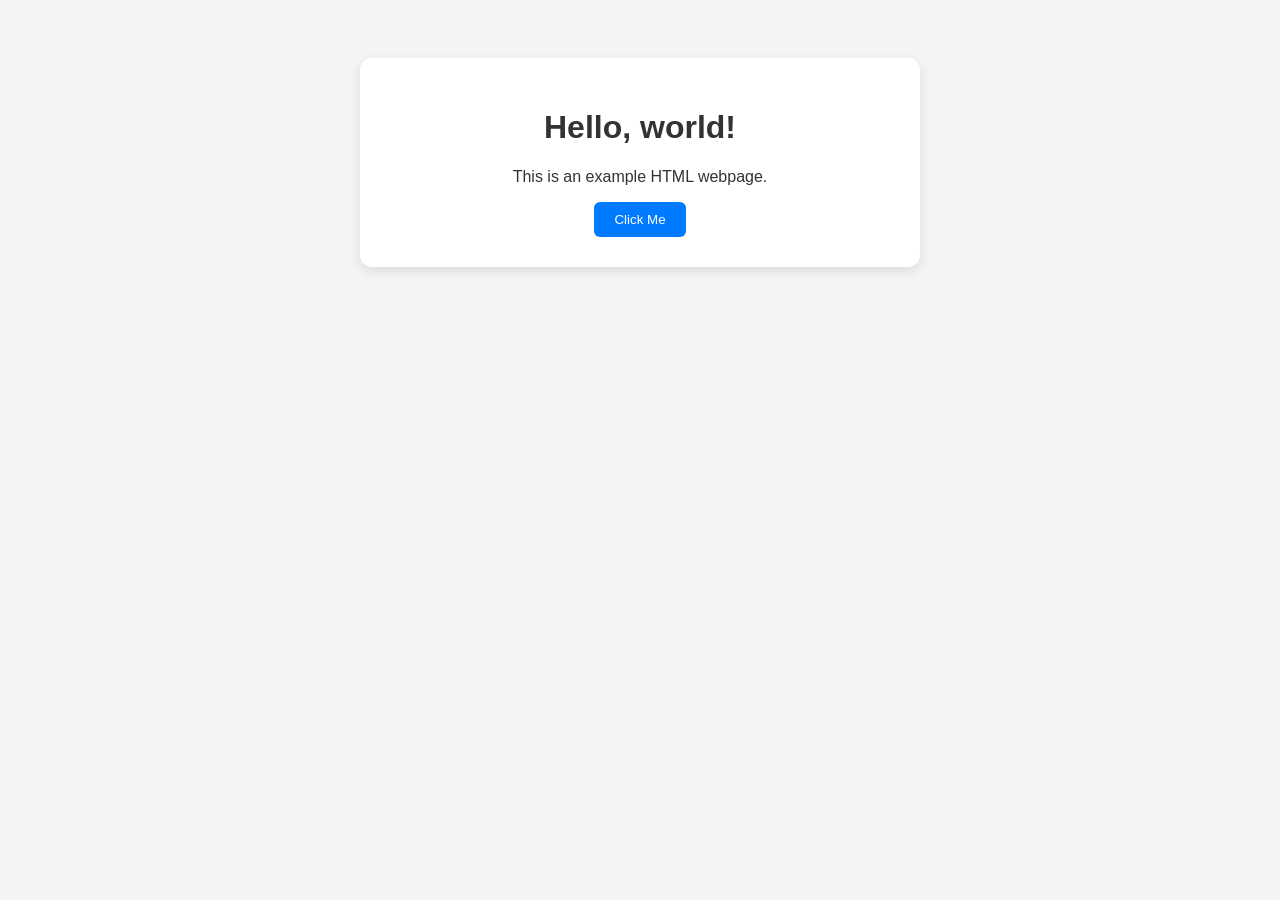
==== index.html @ 79ac6513 "Create index.html this is a filler example created to do classwork while Codex wasn't working" ====
<!DOCTYPE html>
<html lang="en">
<head>
  <meta charset="UTF-8">
  <meta name="viewport" content="width=device-width, initial-scale=1.0">
  <title>My Example Page</title>

  <style>
    body {
      font-family: Arial, sans-serif;
      background: #f4f4f4;
      color: #333;
      text-align: center;
      padding: 50px;
    }

    .card {
      max-width: 500px;
      margin: 0 auto;
      padding: 30px;
      background: white;
      border-radius: 12px;
      box-shadow: 0 4px 12px rgba(0, 0, 0, 0.1);
    }

    button {
      padding: 10px 20px;
      border: none;
      border-radius: 6px;
      background: #007bff;
      color: white;
      cursor: pointer;
    }

    button:hover {
      background: #0056b3;
    }
  </style>
</head>

<body>
  <div class="card">
    <h1>Hello, world!</h1>
    <p>This is an example HTML webpage.</p>

    <button onclick="alert('Hello!')">
      Click Me
    </button>
  </div>
</body>
</html>
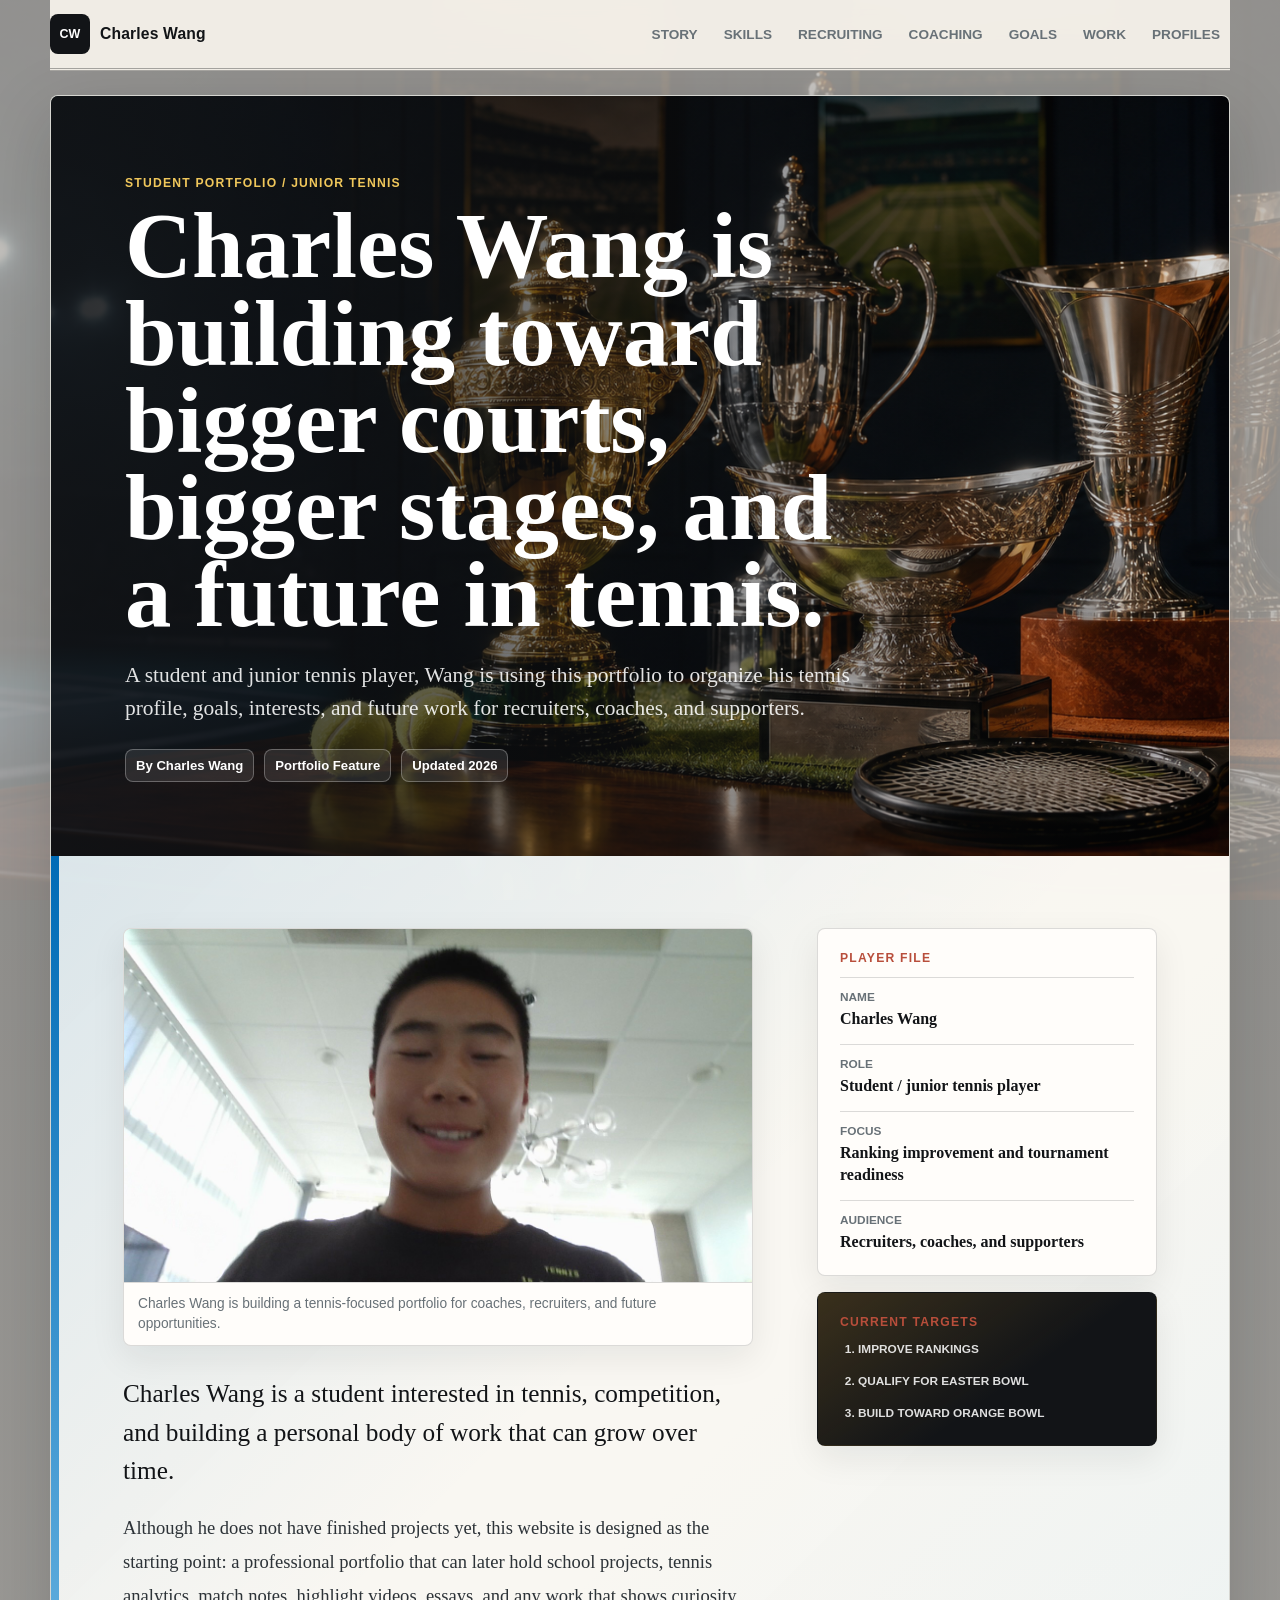
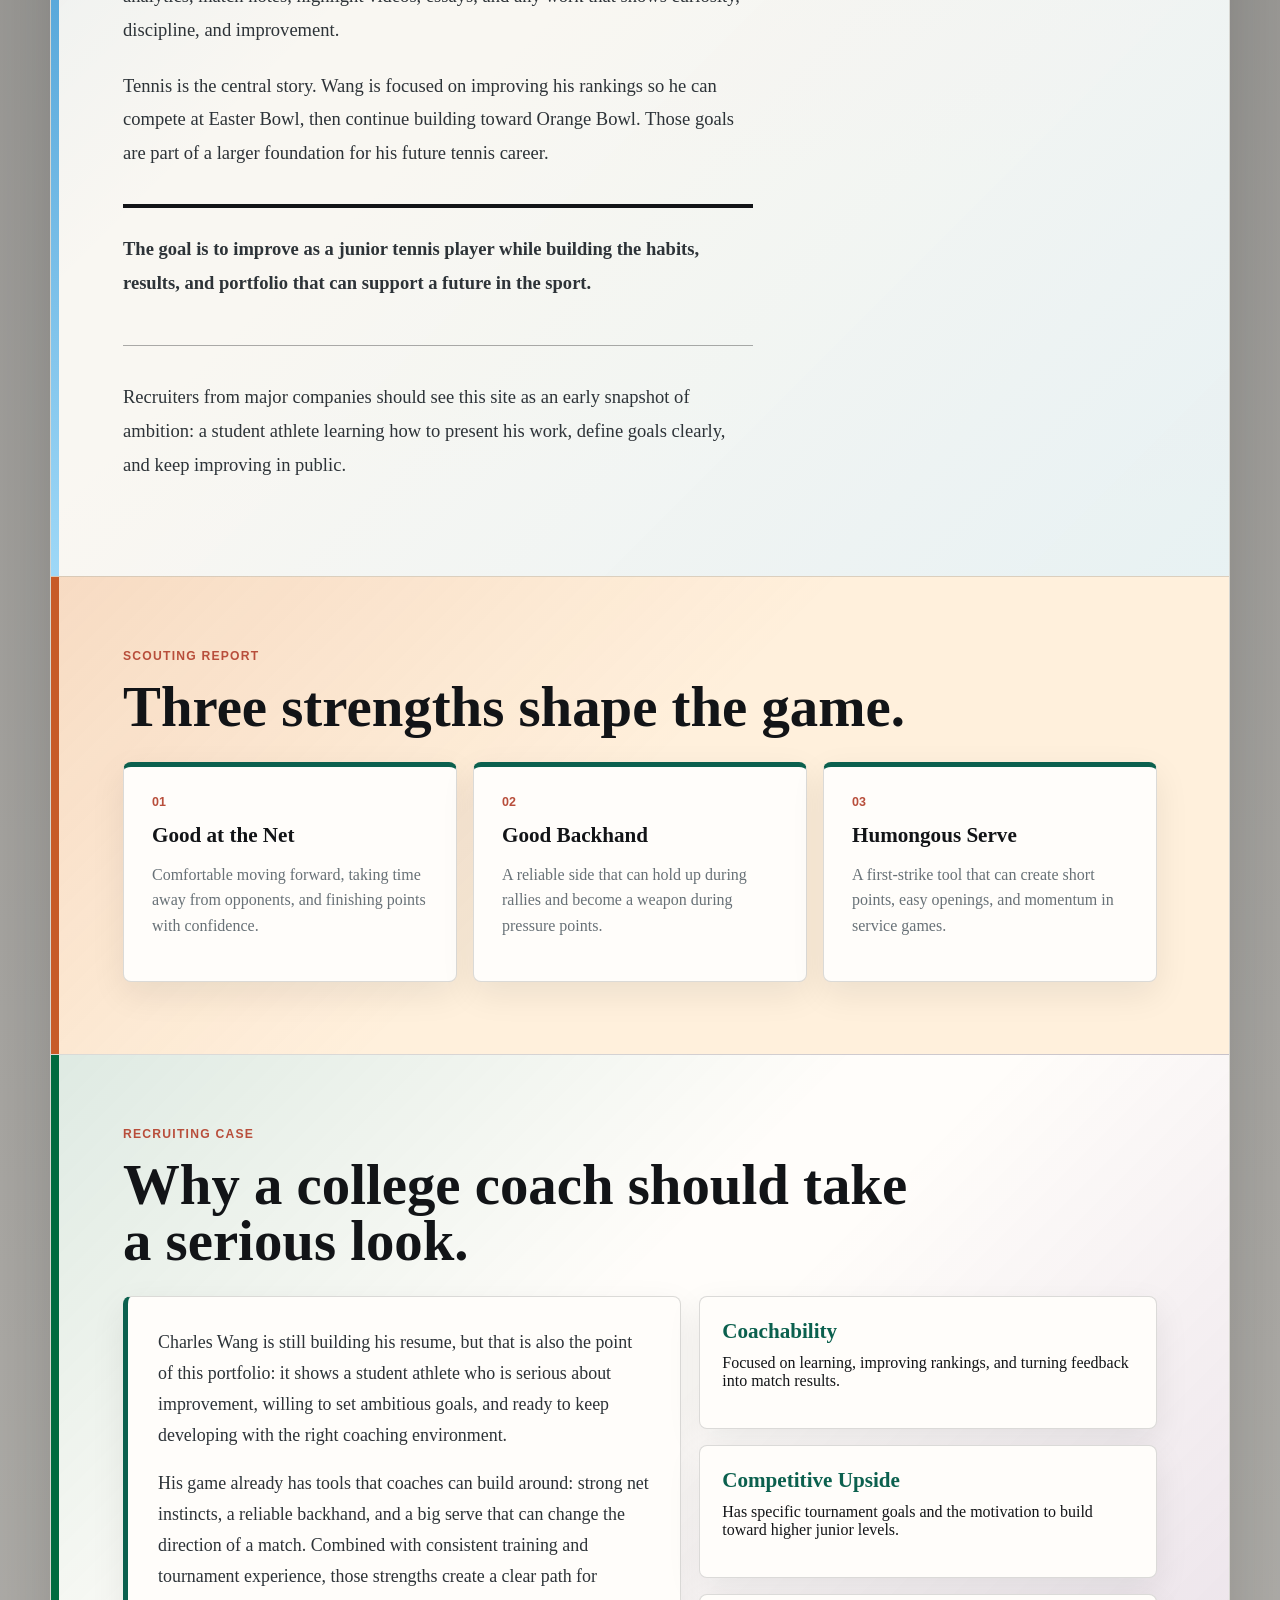
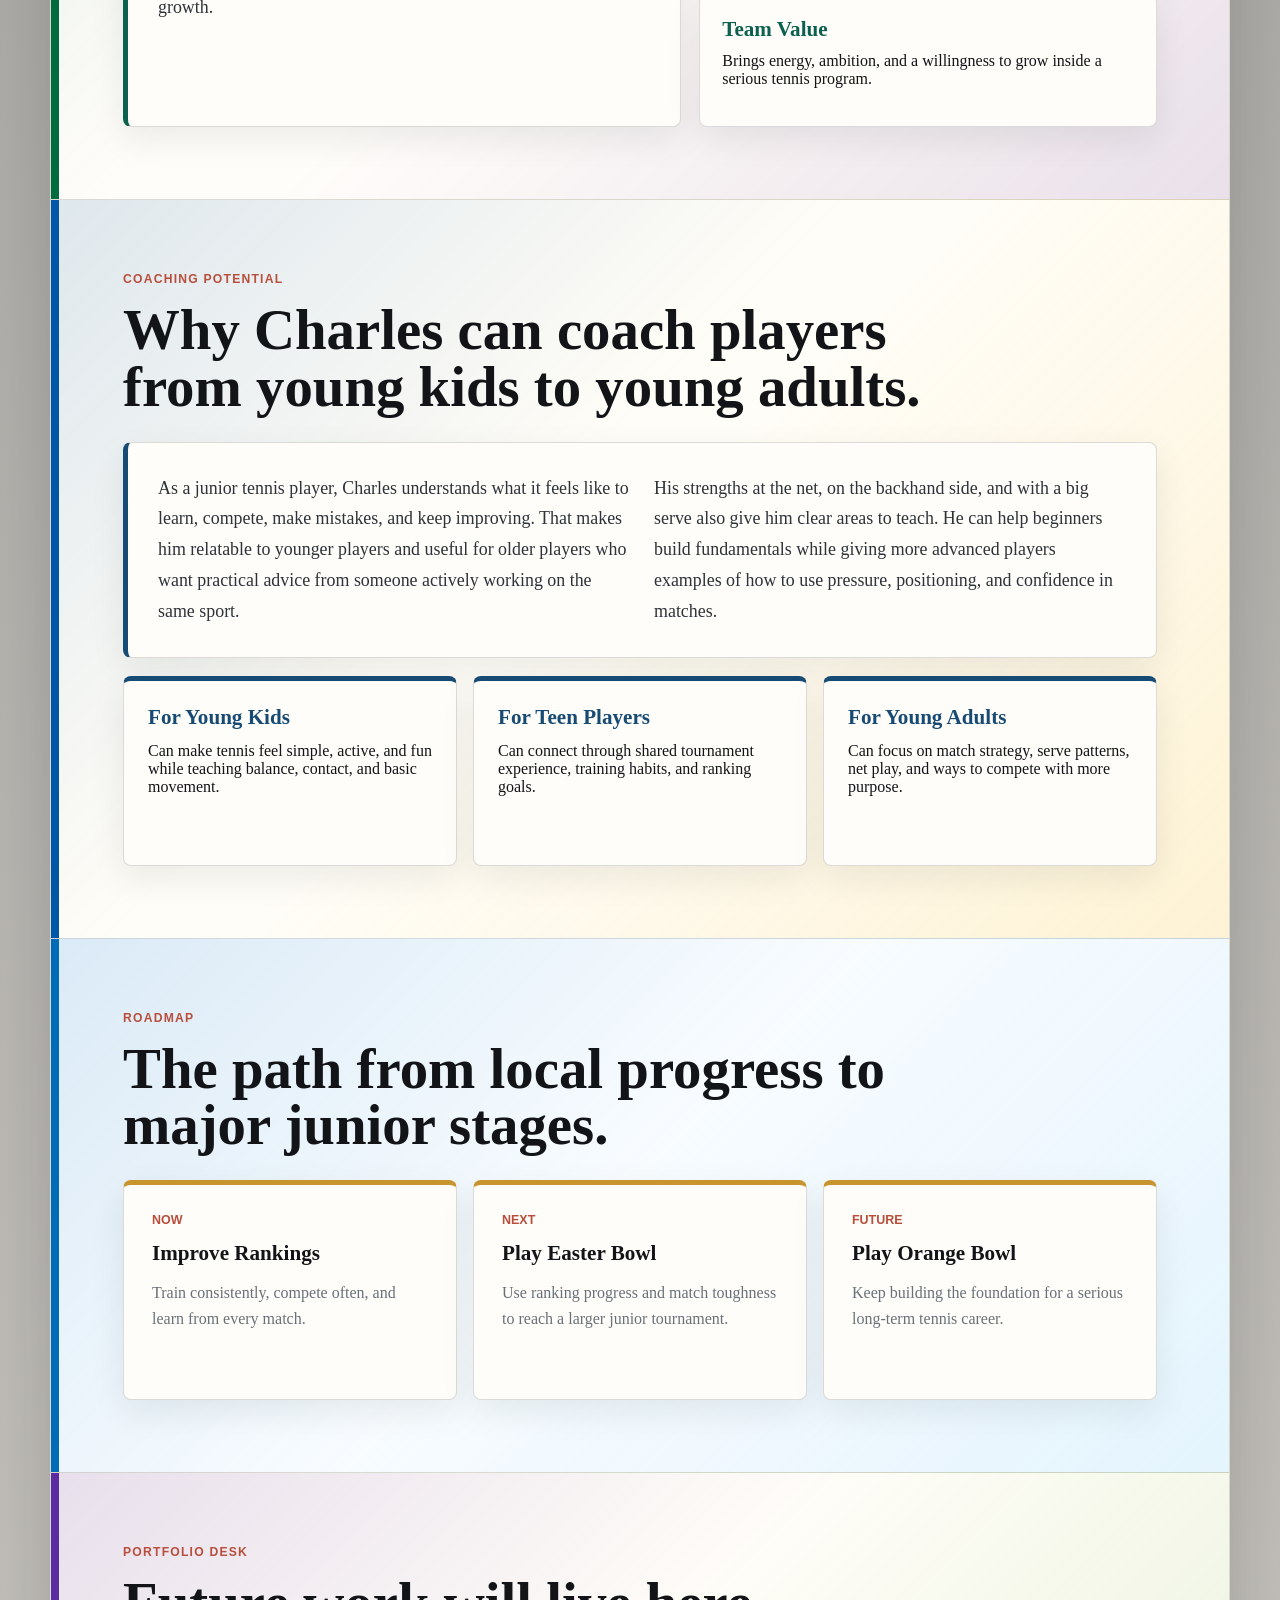
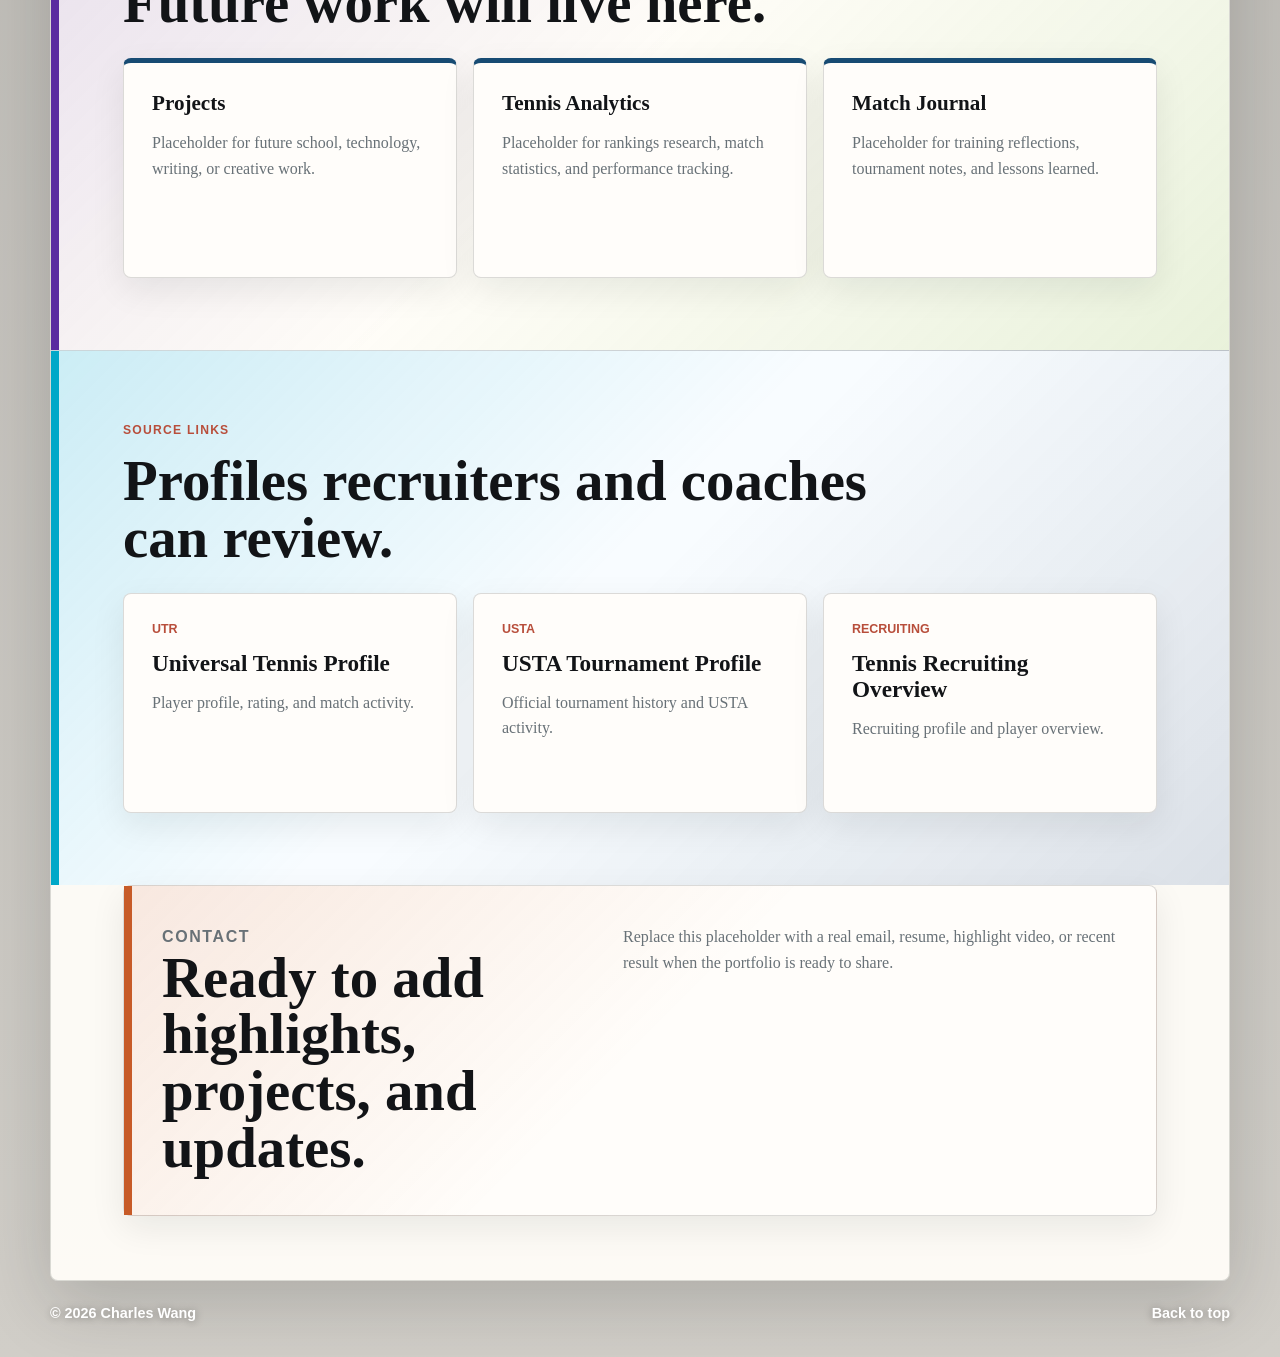
==== commit 679f8c50: "Add files via upload" ====
--- a/index.html
+++ b/index.html
@@ -1,51 +1,320 @@
-<!DOCTYPE html>
+<!doctype html>
 <html lang="en">
-<head>
-  <meta charset="UTF-8">
-  <meta name="viewport" content="width=device-width, initial-scale=1.0">
-  <title>My Example Page</title>
-
-  <style>
-    body {
-      font-family: Arial, sans-serif;
-      background: #f4f4f4;
-      color: #333;
-      text-align: center;
-      padding: 50px;
-    }
-
-    .card {
-      max-width: 500px;
-      margin: 0 auto;
-      padding: 30px;
-      background: white;
-      border-radius: 12px;
-      box-shadow: 0 4px 12px rgba(0, 0, 0, 0.1);
-    }
-
-    button {
-      padding: 10px 20px;
-      border: none;
-      border-radius: 6px;
-      background: #007bff;
-      color: white;
-      cursor: pointer;
-    }
-
-    button:hover {
-      background: #0056b3;
-    }
-  </style>
-</head>
-
-<body>
-  <div class="card">
-    <h1>Hello, world!</h1>
-    <p>This is an example HTML webpage.</p>
-
-    <button onclick="alert('Hello!')">
-      Click Me
-    </button>
-  </div>
-</body>
+  <head>
+    <meta charset="utf-8">
+    <meta name="viewport" content="width=device-width, initial-scale=1">
+    <meta
+      name="description"
+      content="Charles Wang's portfolio, written in a news article format, highlighting tennis goals, skills, rankings, and future work."
+    >
+    <title>Charles Wang | Tennis Portfolio</title>
+    <link rel="stylesheet" href="style.css">
+  </head>
+  <body>
+    <header class="site-header">
+      <a class="nameplate" href="#top" aria-label="Charles Wang homepage">
+        <span>CW</span>
+        <strong>Charles Wang</strong>
+      </a>
+      <nav aria-label="Page navigation">
+        <a href="#story">Story</a>
+        <a href="#skills">Skills</a>
+        <a href="#recruiting">Recruiting</a>
+        <a href="#coaching">Coaching</a>
+        <a href="#goals">Goals</a>
+        <a href="#work">Work</a>
+        <a href="#profiles">Profiles</a>
+      </nav>
+    </header>
+
+    <main id="top">
+      <article class="newspaper">
+        <section class="hero">
+          <div class="hero-overlay">
+            <p class="kicker">Student Portfolio / Junior Tennis</p>
+            <h1>Charles Wang is building toward bigger courts, bigger stages, and a future in tennis.</h1>
+            <p class="standfirst">
+              A student and junior tennis player, Wang is using this portfolio
+              to organize his tennis profile, goals, interests, and future work
+              for recruiters, coaches, and supporters.
+            </p>
+            <div class="article-meta" aria-label="Article details">
+              <span>By Charles Wang</span>
+              <span>Portfolio Feature</span>
+              <span>Updated 2026</span>
+            </div>
+          </div>
+        </section>
+
+        <section class="story-layout" id="story">
+          <div class="article-body">
+            <figure class="profile-photo">
+              <img src="assets/charles-wang-profile.jpg" alt="Charles Wang smiling for a portfolio portrait.">
+              <figcaption>
+                Charles Wang is building a tennis-focused portfolio for coaches,
+                recruiters, and future opportunities.
+              </figcaption>
+            </figure>
+
+            <p class="lead">
+              Charles Wang is a student interested in tennis, competition, and
+              building a personal body of work that can grow over time.
+            </p>
+            <p>
+              Although he does not have finished projects yet, this website is
+              designed as the starting point: a professional portfolio that can
+              later hold school projects, tennis analytics, match notes,
+              highlight videos, essays, and any work that shows curiosity,
+              discipline, and improvement.
+            </p>
+            <p>
+              Tennis is the central story. Wang is focused on improving his
+              rankings so he can compete at Easter Bowl, then continue building
+              toward Orange Bowl. Those goals are part of a larger foundation
+              for his future tennis career.
+            </p>
+            <blockquote>
+              <p>
+                The goal is to improve as a junior tennis player while building
+                the habits, results, and portfolio that can support a future in
+                the sport.
+              </p>
+            </blockquote>
+            <p>
+              Recruiters from major companies should see this site as an early
+              snapshot of ambition: a student athlete learning how to present
+              his work, define goals clearly, and keep improving in public.
+            </p>
+          </div>
+
+          <aside class="sidebar" aria-label="Quick facts">
+            <div class="fact-card">
+              <p class="card-label">Player File</p>
+              <dl>
+                <div>
+                  <dt>Name</dt>
+                  <dd>Charles Wang</dd>
+                </div>
+                <div>
+                  <dt>Role</dt>
+                  <dd>Student / junior tennis player</dd>
+                </div>
+                <div>
+                  <dt>Focus</dt>
+                  <dd>Ranking improvement and tournament readiness</dd>
+                </div>
+                <div>
+                  <dt>Audience</dt>
+                  <dd>Recruiters, coaches, and supporters</dd>
+                </div>
+              </dl>
+            </div>
+
+            <div class="fact-card dark">
+              <p class="card-label">Current Targets</p>
+              <ol>
+                <li>Improve rankings</li>
+                <li>Qualify for Easter Bowl</li>
+                <li>Build toward Orange Bowl</li>
+              </ol>
+            </div>
+          </aside>
+        </section>
+
+        <section class="section" id="skills">
+          <div class="section-heading">
+            <p class="kicker">Scouting Report</p>
+            <h2>Three strengths shape the game.</h2>
+          </div>
+          <div class="card-grid">
+            <article>
+              <span>01</span>
+              <h3>Good at the Net</h3>
+              <p>
+                Comfortable moving forward, taking time away from opponents,
+                and finishing points with confidence.
+              </p>
+            </article>
+            <article>
+              <span>02</span>
+              <h3>Good Backhand</h3>
+              <p>
+                A reliable side that can hold up during rallies and become a
+                weapon during pressure points.
+              </p>
+            </article>
+            <article>
+              <span>03</span>
+              <h3>Humongous Serve</h3>
+              <p>
+                A first-strike tool that can create short points, easy openings,
+                and momentum in service games.
+              </p>
+            </article>
+          </div>
+        </section>
+
+        <section class="section recruiting" id="recruiting">
+          <div class="section-heading">
+            <p class="kicker">Recruiting Case</p>
+            <h2>Why a college coach should take a serious look.</h2>
+          </div>
+          <div class="recruiting-layout">
+            <div class="recruiting-story">
+              <p>
+                Charles Wang is still building his resume, but that is also
+                the point of this portfolio: it shows a student athlete who is
+                serious about improvement, willing to set ambitious goals, and
+                ready to keep developing with the right coaching environment.
+              </p>
+              <p>
+                His game already has tools that coaches can build around: strong
+                net instincts, a reliable backhand, and a big serve that can
+                change the direction of a match. Combined with consistent
+                training and tournament experience, those strengths create a
+                clear path for growth.
+              </p>
+            </div>
+            <div class="recruiting-points" aria-label="Recruiting strengths">
+              <article>
+                <h3>Coachability</h3>
+                <p>Focused on learning, improving rankings, and turning feedback into match results.</p>
+              </article>
+              <article>
+                <h3>Competitive Upside</h3>
+                <p>Has specific tournament goals and the motivation to build toward higher junior levels.</p>
+              </article>
+              <article>
+                <h3>Team Value</h3>
+                <p>Brings energy, ambition, and a willingness to grow inside a serious tennis program.</p>
+              </article>
+            </div>
+          </div>
+        </section>
+
+        <section class="section coaching" id="coaching">
+          <div class="section-heading">
+            <p class="kicker">Coaching Potential</p>
+            <h2>Why Charles can coach players from young kids to young adults.</h2>
+          </div>
+          <div class="coaching-layout">
+            <article class="coach-feature">
+              <p>
+                As a junior tennis player, Charles understands what it feels
+                like to learn, compete, make mistakes, and keep improving. That
+                makes him relatable to younger players and useful for older
+                players who want practical advice from someone actively working
+                on the same sport.
+              </p>
+              <p>
+                His strengths at the net, on the backhand side, and with a big
+                serve also give him clear areas to teach. He can help beginners
+                build fundamentals while giving more advanced players examples
+                of how to use pressure, positioning, and confidence in matches.
+              </p>
+            </article>
+            <div class="coach-grid">
+              <article>
+                <h3>For Young Kids</h3>
+                <p>Can make tennis feel simple, active, and fun while teaching balance, contact, and basic movement.</p>
+              </article>
+              <article>
+                <h3>For Teen Players</h3>
+                <p>Can connect through shared tournament experience, training habits, and ranking goals.</p>
+              </article>
+              <article>
+                <h3>For Young Adults</h3>
+                <p>Can focus on match strategy, serve patterns, net play, and ways to compete with more purpose.</p>
+              </article>
+            </div>
+          </div>
+        </section>
+
+        <section class="section goals" id="goals">
+          <div class="section-heading">
+            <p class="kicker">Roadmap</p>
+            <h2>The path from local progress to major junior stages.</h2>
+          </div>
+          <div class="timeline">
+            <article>
+              <span>Now</span>
+              <h3>Improve Rankings</h3>
+              <p>Train consistently, compete often, and learn from every match.</p>
+            </article>
+            <article>
+              <span>Next</span>
+              <h3>Play Easter Bowl</h3>
+              <p>Use ranking progress and match toughness to reach a larger junior tournament.</p>
+            </article>
+            <article>
+              <span>Future</span>
+              <h3>Play Orange Bowl</h3>
+              <p>Keep building the foundation for a serious long-term tennis career.</p>
+            </article>
+          </div>
+        </section>
+
+        <section class="section work" id="work">
+          <div class="section-heading">
+            <p class="kicker">Portfolio Desk</p>
+            <h2>Future work will live here.</h2>
+          </div>
+          <div class="work-grid">
+            <article>
+              <h3>Projects</h3>
+              <p>Placeholder for future school, technology, writing, or creative work.</p>
+            </article>
+            <article>
+              <h3>Tennis Analytics</h3>
+              <p>Placeholder for rankings research, match statistics, and performance tracking.</p>
+            </article>
+            <article>
+              <h3>Match Journal</h3>
+              <p>Placeholder for training reflections, tournament notes, and lessons learned.</p>
+            </article>
+          </div>
+        </section>
+
+        <section class="section" id="profiles">
+          <div class="section-heading">
+            <p class="kicker">Source Links</p>
+            <h2>Profiles recruiters and coaches can review.</h2>
+          </div>
+          <div class="profile-grid">
+            <a href="https://app.utrsports.net/profiles/3396908" target="_blank" rel="noreferrer">
+              <span>UTR</span>
+              <strong>Universal Tennis Profile</strong>
+              <p>Player profile, rating, and match activity.</p>
+            </a>
+            <a href="https://www.usta.com/en/home/play/player-search/profile.html#uaid=2018774087&tab=tournaments" target="_blank" rel="noreferrer">
+              <span>USTA</span>
+              <strong>USTA Tournament Profile</strong>
+              <p>Official tournament history and USTA activity.</p>
+            </a>
+            <a href="https://www.tennisrecruiting.net/player/overview.asp?id=1070127" target="_blank" rel="noreferrer">
+              <span>Recruiting</span>
+              <strong>Tennis Recruiting Overview</strong>
+              <p>Recruiting profile and player overview.</p>
+            </a>
+          </div>
+        </section>
+
+        <section class="contact-strip" aria-label="Contact placeholder">
+          <div>
+            <p class="kicker">Contact</p>
+            <h2>Ready to add highlights, projects, and updates.</h2>
+          </div>
+          <p>
+            Replace this placeholder with a real email, resume, highlight video,
+            or recent result when the portfolio is ready to share.
+          </p>
+        </section>
+      </article>
+    </main>
+
+    <footer class="site-footer">
+      <span>&copy; 2026 Charles Wang</span>
+      <a href="#top">Back to top</a>
+    </footer>
+  </body>
 </html>
--- a/style.css
+++ b/style.css
@@ -0,0 +1,865 @@
+:root {
+  color-scheme: light;
+  --ink: #121417;
+  --body: #2d3338;
+  --muted: #687177;
+  --paper: #fbf7ef;
+  --sheet: rgba(255, 253, 248, 0.94);
+  --card: #fffdfa;
+  --line: rgba(18, 20, 23, 0.15);
+  --heavy-line: rgba(18, 20, 23, 0.34);
+  --green: #0b604e;
+  --red: #b84e3b;
+  --gold: #c8942e;
+  --blue: #174b73;
+  --aus-blue: #006bb6;
+  --aus-sky: #9ed8f7;
+  --rg-clay: #c75b28;
+  --rg-cream: #fff0dc;
+  --wimbledon-green: #006b3f;
+  --wimbledon-purple: #4b116f;
+  --us-open-blue: #0057a8;
+  --us-open-yellow: #f7c948;
+  --indian-wells-purple: #5a2ca0;
+  --indian-wells-green: #75b843;
+  --nitto-navy: #071b3a;
+  --nitto-cyan: #00a8c8;
+  --shadow: 0 22px 70px rgba(18, 20, 23, 0.18);
+}
+
+* {
+  box-sizing: border-box;
+}
+
+html {
+  scroll-behavior: smooth;
+}
+
+body {
+  margin: 0;
+  min-width: 320px;
+  color: var(--ink);
+  background:
+    linear-gradient(rgba(18, 20, 23, 0.5), rgba(18, 20, 23, 0.18)),
+    url("assets/hero-trophies.png") center top / cover fixed,
+    var(--paper);
+  font-family: Georgia, "Times New Roman", serif;
+}
+
+body::before {
+  content: "";
+  position: fixed;
+  inset: 0;
+  z-index: -1;
+  background: rgba(251, 247, 239, 0.56);
+}
+
+img {
+  display: block;
+  max-width: 100%;
+}
+
+a {
+  color: inherit;
+}
+
+p,
+h1,
+h2,
+h3,
+strong,
+dd {
+  overflow-wrap: anywhere;
+}
+
+.site-header,
+main,
+.site-footer {
+  width: min(1180px, calc(100% - 32px));
+  margin: 0 auto;
+}
+
+.site-header {
+  position: sticky;
+  top: 0;
+  z-index: 10;
+  display: grid;
+  grid-template-columns: auto minmax(0, 1fr);
+  gap: 18px;
+  align-items: center;
+  padding: 14px 0;
+  border-bottom: 3px double var(--heavy-line);
+  background: rgba(251, 247, 239, 0.9);
+  backdrop-filter: blur(14px);
+}
+
+.nameplate {
+  display: inline-flex;
+  align-items: center;
+  gap: 10px;
+  font-family: Arial, Helvetica, sans-serif;
+  font-size: 0.98rem;
+  font-weight: 900;
+  letter-spacing: 0.01em;
+  text-decoration: none;
+}
+
+.nameplate span {
+  width: 40px;
+  height: 40px;
+  display: grid;
+  place-items: center;
+  border-radius: 8px;
+  color: #fff;
+  background: var(--ink);
+  font-size: 0.78rem;
+}
+
+nav {
+  display: flex;
+  flex-wrap: wrap;
+  justify-content: flex-end;
+  gap: 6px;
+  font-family: Arial, Helvetica, sans-serif;
+  font-size: 0.85rem;
+  font-weight: 800;
+  text-transform: uppercase;
+}
+
+nav a {
+  border-radius: 8px;
+  padding: 8px 10px;
+  color: var(--muted);
+  text-decoration: none;
+}
+
+nav a:hover,
+nav a:focus-visible {
+  color: var(--green);
+  background: rgba(11, 96, 78, 0.1);
+}
+
+.newspaper {
+  margin: 24px 0;
+  overflow: hidden;
+  border: 1px solid var(--line);
+  border-radius: 8px;
+  background: var(--sheet);
+  box-shadow: var(--shadow);
+}
+
+.hero {
+  min-height: min(760px, calc(100vh - 110px));
+  display: grid;
+  align-items: end;
+  background:
+    linear-gradient(90deg, rgba(18, 20, 23, 0.88), rgba(18, 20, 23, 0.42) 62%, rgba(18, 20, 23, 0.12)),
+    url("assets/hero-trophies.png") center / cover;
+}
+
+.hero-overlay {
+  width: min(920px, 100%);
+  padding: clamp(30px, 7vw, 74px);
+  color: #fff;
+}
+
+.kicker,
+.card-label {
+  margin: 0 0 12px;
+  color: var(--red);
+  font-family: Arial, Helvetica, sans-serif;
+  font-size: 0.76rem;
+  font-weight: 900;
+  letter-spacing: 0.1em;
+  text-transform: uppercase;
+}
+
+.hero .kicker {
+  color: #f0c75b;
+}
+
+h1,
+h2,
+h3,
+p {
+  margin-top: 0;
+}
+
+h1 {
+  max-width: 980px;
+  margin-bottom: 20px;
+  font-size: 5.8rem;
+  line-height: 0.94;
+  letter-spacing: 0;
+}
+
+.standfirst {
+  max-width: 780px;
+  margin-bottom: 24px;
+  color: rgba(255, 255, 255, 0.88);
+  font-size: 1.34rem;
+  line-height: 1.55;
+}
+
+.article-meta {
+  display: flex;
+  flex-wrap: wrap;
+  gap: 10px;
+  font-family: Arial, Helvetica, sans-serif;
+  font-size: 0.82rem;
+  font-weight: 800;
+}
+
+.article-meta span {
+  border: 1px solid rgba(255, 255, 255, 0.28);
+  border-radius: 8px;
+  padding: 8px 10px;
+  background: rgba(255, 255, 255, 0.1);
+}
+
+.story-layout {
+  display: grid;
+  grid-template-columns: minmax(0, 1fr) 340px;
+  gap: 64px;
+  padding: 72px;
+}
+
+.article-body {
+  max-width: 760px;
+}
+
+.profile-photo {
+  margin: 0 0 28px;
+  overflow: hidden;
+  border: 1px solid var(--line);
+  border-radius: 8px;
+  background: var(--card);
+  box-shadow: 0 12px 34px rgba(18, 20, 23, 0.08);
+}
+
+.profile-photo img {
+  width: 100%;
+  aspect-ratio: 16 / 9;
+  object-fit: cover;
+  object-position: 50% 42%;
+}
+
+.profile-photo figcaption {
+  border-top: 1px solid var(--line);
+  padding: 11px 14px;
+  color: var(--muted);
+  font-family: Arial, Helvetica, sans-serif;
+  font-size: 0.86rem;
+  line-height: 1.45;
+}
+
+.article-body p {
+  margin-bottom: 22px;
+  color: var(--body);
+  font-size: 1.16rem;
+  line-height: 1.82;
+}
+
+.article-body .lead {
+  color: var(--ink);
+  font-size: 1.58rem;
+  line-height: 1.52;
+}
+
+blockquote {
+  margin: 34px 0;
+  border-top: 4px solid var(--ink);
+  border-bottom: 1px solid var(--heavy-line);
+  padding: 24px 0;
+}
+
+blockquote p {
+  margin: 0;
+  color: var(--green);
+  font-size: 2.28rem;
+  font-weight: 700;
+  line-height: 1.16;
+}
+
+.sidebar {
+  display: grid;
+  align-content: start;
+  gap: 16px;
+}
+
+.fact-card,
+.card-grid article,
+.recruiting-story,
+.recruiting-points article,
+.coach-feature,
+.coach-grid article,
+.timeline article,
+.work-grid article,
+.profile-grid a,
+.contact-strip {
+  border: 1px solid var(--line);
+  border-radius: 8px;
+  background: var(--card);
+  box-shadow: 0 12px 34px rgba(18, 20, 23, 0.08);
+}
+
+.fact-card {
+  padding: 22px;
+}
+
+.fact-card.dark {
+  color: #fff;
+  background:
+    linear-gradient(145deg, rgba(200, 148, 46, 0.22), transparent 58%),
+    var(--ink);
+}
+
+.fact-card dl,
+.fact-card ol {
+  display: grid;
+  gap: 14px;
+  margin: 0;
+  padding: 0;
+}
+
+.fact-card dl div {
+  display: grid;
+  gap: 4px;
+  border-top: 1px solid var(--line);
+  padding-top: 12px;
+}
+
+.fact-card dt,
+.fact-card li {
+  color: var(--muted);
+  font-family: Arial, Helvetica, sans-serif;
+  font-size: 0.74rem;
+  font-weight: 900;
+  text-transform: uppercase;
+}
+
+.fact-card dd {
+  margin: 0;
+  font-weight: 700;
+  line-height: 1.38;
+}
+
+.fact-card.dark li {
+  margin-left: 18px;
+  color: rgba(255, 255, 255, 0.86);
+  line-height: 1.5;
+}
+
+.section {
+  padding: 72px;
+  border-top: 1px solid var(--line);
+}
+
+.section,
+.story-layout,
+.contact-strip {
+  position: relative;
+}
+
+.story-layout {
+  background:
+    linear-gradient(135deg, rgba(0, 107, 182, 0.12), transparent 42%),
+    linear-gradient(315deg, rgba(158, 216, 247, 0.2), transparent 50%);
+}
+
+.section::before,
+.story-layout::before,
+.contact-strip::before {
+  content: "";
+  position: absolute;
+  inset: 0 auto 0 0;
+  width: 8px;
+  background: var(--section-accent, var(--green));
+}
+
+.story-layout::before {
+  background: linear-gradient(var(--aus-blue), var(--aus-sky));
+}
+
+#skills {
+  --section-accent: var(--rg-clay);
+  background:
+    linear-gradient(135deg, rgba(199, 91, 40, 0.14), transparent 48%),
+    var(--rg-cream);
+}
+
+#recruiting {
+  --section-accent: var(--wimbledon-green);
+  background:
+    linear-gradient(135deg, rgba(0, 107, 63, 0.13), transparent 42%),
+    linear-gradient(315deg, rgba(75, 17, 111, 0.12), transparent 50%),
+    #fffdfa;
+}
+
+#coaching {
+  --section-accent: var(--us-open-blue);
+  background:
+    linear-gradient(135deg, rgba(0, 87, 168, 0.13), transparent 42%),
+    linear-gradient(315deg, rgba(247, 201, 72, 0.2), transparent 52%),
+    #fffdf7;
+}
+
+#goals {
+  --section-accent: var(--aus-blue);
+  background:
+    linear-gradient(135deg, rgba(0, 107, 182, 0.12), transparent 48%),
+    linear-gradient(315deg, rgba(158, 216, 247, 0.22), transparent 54%),
+    #f8fcff;
+}
+
+#work {
+  --section-accent: var(--indian-wells-purple);
+  background:
+    linear-gradient(135deg, rgba(90, 44, 160, 0.14), transparent 48%),
+    linear-gradient(315deg, rgba(117, 184, 67, 0.16), transparent 54%),
+    #fffdf8;
+}
+
+#profiles {
+  --section-accent: var(--nitto-cyan);
+  background:
+    linear-gradient(135deg, rgba(0, 168, 200, 0.18), transparent 45%),
+    linear-gradient(315deg, rgba(7, 27, 58, 0.12), transparent 52%),
+    #f8fcff;
+}
+
+.contact-strip {
+  --section-accent: var(--rg-clay);
+  background:
+    linear-gradient(135deg, rgba(199, 91, 40, 0.13), transparent 50%),
+    var(--card);
+}
+
+.section-heading {
+  display: grid;
+  gap: 4px;
+  margin-bottom: 26px;
+}
+
+h2 {
+  max-width: 820px;
+  margin-bottom: 0;
+  font-size: 3.55rem;
+  line-height: 1;
+  letter-spacing: 0;
+}
+
+h3 {
+  margin-bottom: 0;
+  font-size: 1.32rem;
+  line-height: 1.18;
+}
+
+.card-grid,
+.timeline,
+.work-grid,
+.profile-grid {
+  display: grid;
+  grid-template-columns: repeat(3, minmax(0, 1fr));
+  gap: 16px;
+}
+
+.recruiting-layout {
+  display: grid;
+  grid-template-columns: minmax(0, 1fr) minmax(280px, 0.82fr);
+  gap: 18px;
+}
+
+.recruiting-story {
+  display: grid;
+  align-content: start;
+  gap: 18px;
+  padding: 30px;
+  border-left: 5px solid var(--green);
+}
+
+.recruiting-story p {
+  margin-bottom: 0;
+  color: var(--body);
+  font-size: 1.12rem;
+  line-height: 1.72;
+}
+
+.recruiting-points {
+  display: grid;
+  gap: 16px;
+}
+
+.recruiting-points article {
+  display: grid;
+  gap: 10px;
+  padding: 22px;
+}
+
+.recruiting-points h3 {
+  color: var(--green);
+}
+
+.coaching-layout {
+  display: grid;
+  gap: 18px;
+}
+
+.coach-feature {
+  display: grid;
+  grid-template-columns: repeat(2, minmax(0, 1fr));
+  gap: 24px;
+  padding: 30px;
+  border-left: 5px solid var(--blue);
+}
+
+.coach-feature p {
+  margin-bottom: 0;
+  color: var(--body);
+  font-size: 1.12rem;
+  line-height: 1.72;
+}
+
+.coach-grid {
+  display: grid;
+  grid-template-columns: repeat(3, minmax(0, 1fr));
+  gap: 16px;
+}
+
+.coach-grid article {
+  min-height: 190px;
+  display: grid;
+  align-content: start;
+  gap: 12px;
+  padding: 24px;
+  border-top: 5px solid var(--blue);
+}
+
+.coach-grid h3 {
+  color: var(--blue);
+}
+
+.card-grid article,
+.timeline article,
+.work-grid article,
+.profile-grid a {
+  min-height: 220px;
+  display: grid;
+  align-content: start;
+  gap: 14px;
+  padding: 28px;
+}
+
+.card-grid article {
+  border-top: 5px solid var(--green);
+}
+
+.timeline article {
+  border-top: 5px solid var(--gold);
+}
+
+.work-grid article {
+  border-top: 5px solid var(--blue);
+}
+
+.card-grid span,
+.timeline span,
+.profile-grid span {
+  color: var(--red);
+  font-family: Arial, Helvetica, sans-serif;
+  font-size: 0.78rem;
+  font-weight: 900;
+  text-transform: uppercase;
+}
+
+.card-grid p,
+.timeline p,
+.work-grid p,
+.profile-grid p,
+.contact-strip p {
+  margin-bottom: 0;
+  color: var(--muted);
+  font-size: 1rem;
+  line-height: 1.62;
+}
+
+.profile-grid a {
+  color: inherit;
+  text-decoration: none;
+}
+
+.profile-grid a:hover,
+.profile-grid a:focus-visible {
+  border-color: rgba(11, 96, 78, 0.42);
+  transform: translateY(-2px);
+}
+
+.profile-grid strong {
+  font-size: 1.45rem;
+  line-height: 1.12;
+}
+
+.contact-strip {
+  display: grid;
+  grid-template-columns: minmax(240px, 0.9fr) minmax(0, 1.1fr);
+  gap: 56px;
+  margin: 0 72px 64px;
+  padding: 38px;
+}
+
+.site-footer {
+  display: flex;
+  align-items: center;
+  justify-content: space-between;
+  gap: 20px;
+  padding: 0 0 36px;
+  color: #fff;
+  font-family: Arial, Helvetica, sans-serif;
+  font-size: 0.9rem;
+  font-weight: 800;
+  text-shadow: 0 1px 8px rgba(0, 0, 0, 0.36);
+}
+
+.site-footer a {
+  text-decoration: none;
+}
+
+@media (max-width: 1100px) {
+  h1 {
+    font-size: 4.75rem;
+  }
+
+  h2 {
+    font-size: 3rem;
+  }
+
+  .story-layout,
+  .section {
+    padding: 52px;
+  }
+
+  .story-layout {
+    gap: 42px;
+    grid-template-columns: minmax(0, 1fr) 300px;
+  }
+
+  .card-grid,
+  .recruiting-layout,
+  .coach-feature,
+  .coach-grid,
+  .timeline,
+  .work-grid,
+  .profile-grid {
+    grid-template-columns: repeat(2, minmax(0, 1fr));
+  }
+
+  .contact-strip {
+    margin: 0 52px 52px;
+    gap: 34px;
+  }
+}
+
+@media (max-width: 920px) {
+  body {
+    background-attachment: scroll;
+  }
+
+  .site-header,
+  .story-layout,
+  .card-grid,
+  .timeline,
+  .work-grid,
+  .profile-grid,
+  .contact-strip {
+    grid-template-columns: 1fr;
+  }
+
+  nav {
+    justify-content: flex-start;
+  }
+
+  h1 {
+    font-size: 4.1rem;
+  }
+
+  h2 {
+    font-size: 2.55rem;
+  }
+
+  .hero {
+    min-height: 660px;
+  }
+
+  .story-layout,
+  .section {
+    padding: 40px;
+  }
+
+  .sidebar {
+    grid-template-columns: 1fr 1fr;
+  }
+
+  .contact-strip {
+    margin: 0 40px 42px;
+    padding: 32px;
+  }
+}
+
+@media (max-width: 640px) {
+  .site-header,
+  main,
+  .site-footer {
+    width: min(100% - 24px, 1180px);
+  }
+
+  .site-header {
+    gap: 12px;
+    padding: 10px 0;
+  }
+
+  .nameplate {
+    font-size: 0.92rem;
+  }
+
+  .nameplate span {
+    width: 36px;
+    height: 36px;
+  }
+
+  nav {
+    gap: 4px;
+    font-size: 0.74rem;
+  }
+
+  nav a {
+    flex: 1 1 auto;
+    padding: 8px 6px;
+    text-align: center;
+  }
+
+  .newspaper {
+    margin-top: 14px;
+    border-radius: 0;
+  }
+
+  .hero {
+    min-height: 560px;
+    background:
+      linear-gradient(0deg, rgba(18, 20, 23, 0.9), rgba(18, 20, 23, 0.24)),
+      url("assets/hero-trophies.png") center / cover;
+  }
+
+  .hero-overlay,
+  .story-layout,
+  .section {
+    padding: 22px;
+  }
+
+  .profile-photo img {
+    aspect-ratio: 4 / 3;
+  }
+
+  h1 {
+    font-size: 3rem;
+    line-height: 1;
+  }
+
+  h2 {
+    font-size: 2.05rem;
+    line-height: 1.05;
+  }
+
+  h3 {
+    font-size: 1.2rem;
+  }
+
+  .standfirst {
+    font-size: 1.08rem;
+    line-height: 1.48;
+  }
+
+  .article-body p {
+    font-size: 1.04rem;
+    line-height: 1.7;
+  }
+
+  .article-body .lead {
+    font-size: 1.24rem;
+  }
+
+  blockquote {
+    margin: 28px 0;
+    padding: 20px 0;
+  }
+
+  blockquote p {
+    font-size: 1.58rem;
+  }
+
+  .article-meta span {
+    width: 100%;
+  }
+
+  .sidebar {
+    grid-template-columns: 1fr;
+  }
+
+  .card-grid article,
+  .recruiting-story,
+  .recruiting-points article,
+  .coach-feature,
+  .coach-grid article,
+  .timeline article,
+  .work-grid article,
+  .profile-grid a {
+    min-height: auto;
+    padding: 20px;
+  }
+
+  .contact-strip {
+    margin: 0 22px 28px;
+    padding: 22px;
+  }
+
+  .site-footer {
+    align-items: flex-start;
+    flex-direction: column;
+  }
+}
+
+@media (max-width: 380px) {
+  .site-header,
+  main,
+  .site-footer {
+    width: 100%;
+  }
+
+  .site-header {
+    padding: 10px 12px;
+  }
+
+  .newspaper {
+    margin: 0;
+    border-left: 0;
+    border-right: 0;
+  }
+
+  h1 {
+    font-size: 2.55rem;
+  }
+
+  h2 {
+    font-size: 1.78rem;
+  }
+
+  .hero-overlay,
+  .story-layout,
+  .section,
+  .contact-strip {
+    padding: 18px;
+  }
+
+  .contact-strip {
+    margin: 0 18px 22px;
+  }
+}
